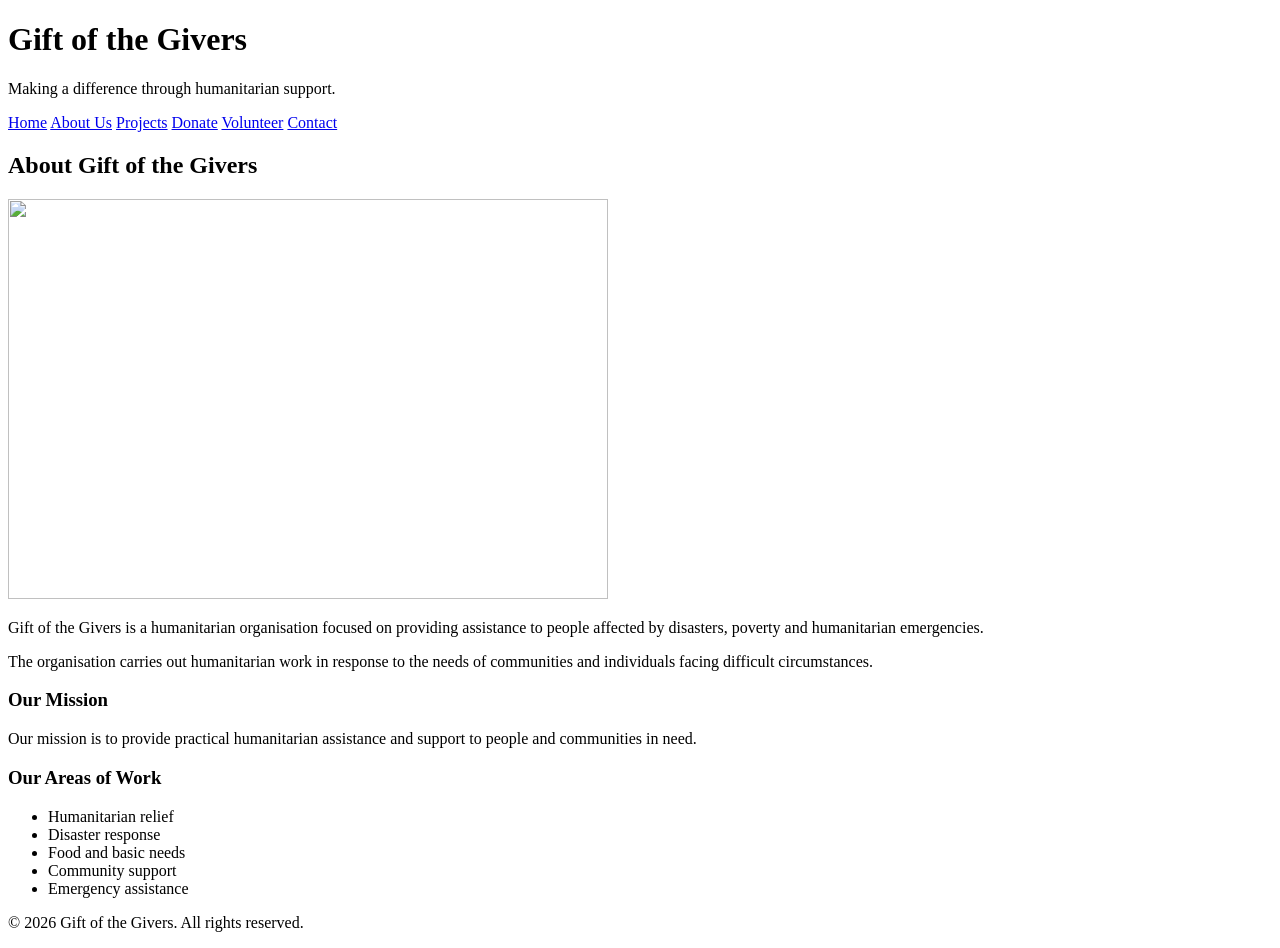
==== about.html @ 294e23c3 "Add files via upload" ====
<!DOCTYPE html>
<html lang="en">
<head>
    <meta charset="UTF-8">
    <meta name="viewport" content="width=device-width, initial-scale=1.0">
    <title>Gift of the Givers | About Us</title>
</head>

<body>
    <!-- Header Section -->
    <header>
        <h1>Gift of the Givers</h1>
        <p>Making a difference through humanitarian support.</p>
    </header>
   <!-- Navigation Section -->
   <nav>
    <a href="./index.html">Home</a>
    <a href="./about.html">About Us</a>
    <a href="./projects.html">Projects</a>
    <a href="./donate.html">Donate</a>
    <a href="./volunteer.html">Volunteer</a>
    <a href="./contact.html">Contact</a>
</nav> 
    </nav>
    <!-- Main Content Section -->   
    <main>
    <h2>About Gift of the Givers</h2>
    <img src="../Media/about.jpg"Gift of the Givers About Image" width="600" height="400">

    <p>
        Gift of the Givers is a humanitarian organisation focused on
        providing assistance to people affected by disasters,
        poverty and humanitarian emergencies.
    </p>

    <p>
        The organisation carries out humanitarian work in response to
        the needs of communities and individuals facing difficult
        circumstances.
    </p>

    <h3>Our Mission</h3>

    <p>
        Our mission is to provide practical humanitarian assistance
        and support to people and communities in need.
    </p>

    <h3>Our Areas of Work</h3>

    <ul>
        <li>Humanitarian relief</li>
        <li>Disaster response</li>
        <li>Food and basic needs</li>
        <li>Community support</li>
        <li>Emergency assistance</li>
    </ul>
</main> 
    <!-- Footer Section -->
    <footer>
        <p>&copy; 2026 Gift of the Givers. All rights reserved.</p>
    </footer>

</body>
</html>
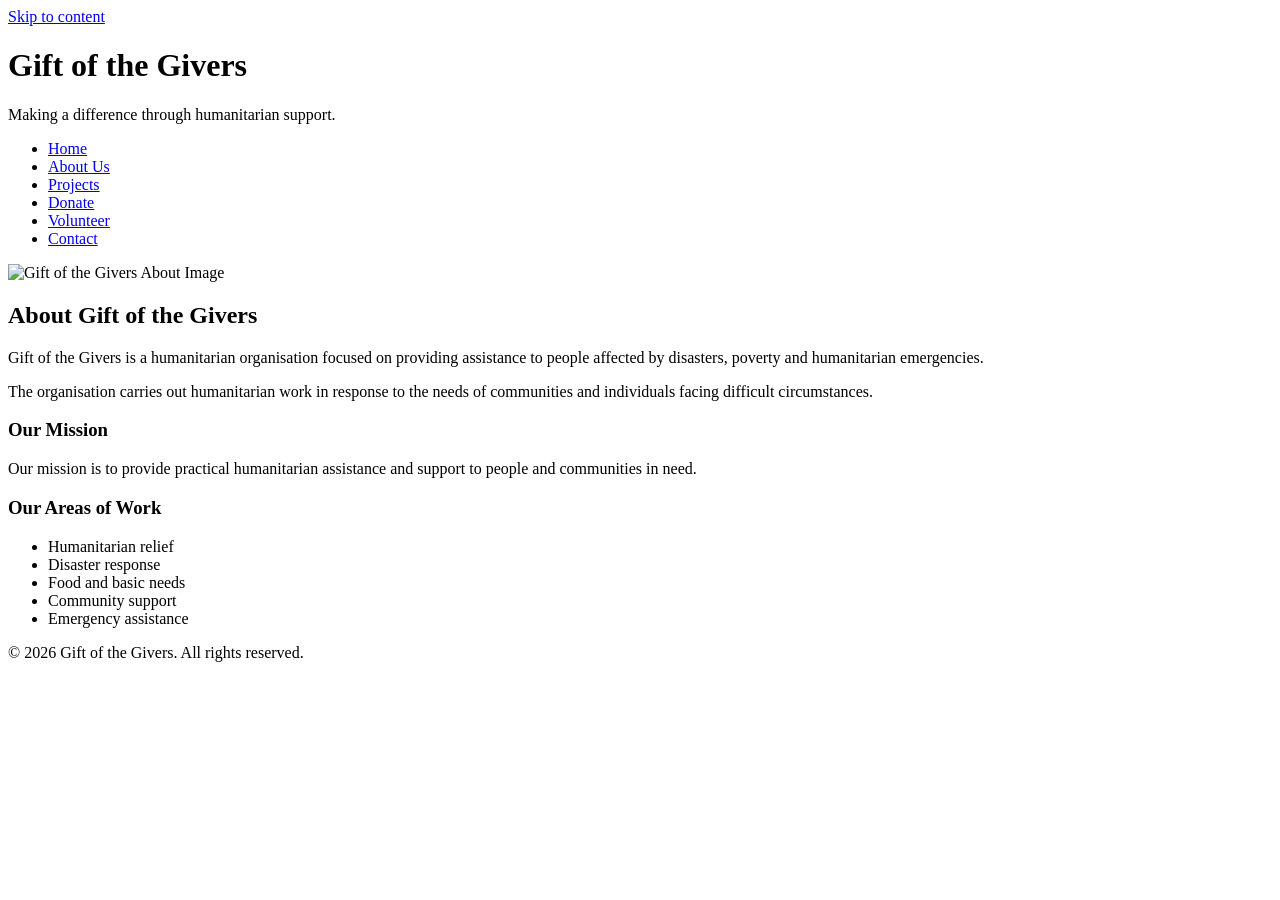
==== commit b35421ba: "Add files via upload" ====
--- a/about.html
+++ b/about.html
@@ -4,60 +4,85 @@
     <meta charset="UTF-8">
     <meta name="viewport" content="width=device-width, initial-scale=1.0">
     <title>Gift of the Givers | About Us</title>
+
+    <link rel="preconnect" href="https://fonts.googleapis.com">
+    <link rel="preconnect" href="https://fonts.gstatic.com" crossorigin>
+    <link href="https://fonts.googleapis.com/css2?family=Poppins:wght@400;600;700&display=swap" rel="stylesheet">
+
+    <link rel="stylesheet" href="../CSS/style.css">
 </head>
 
 <body>
+
+    <a href="#main-content" class="skip-link">Skip to content</a>
+
     <!-- Header Section -->
-    <header>
+    <header class="site-header">
         <h1>Gift of the Givers</h1>
         <p>Making a difference through humanitarian support.</p>
     </header>
-   <!-- Navigation Section -->
-   <nav>
-    <a href="./index.html">Home</a>
-    <a href="./about.html">About Us</a>
-    <a href="./projects.html">Projects</a>
-    <a href="./donate.html">Donate</a>
-    <a href="./volunteer.html">Volunteer</a>
-    <a href="./contact.html">Contact</a>
-</nav> 
+
+
+    <nav class="main-nav">
+        <ul class="nav-list">
+            <li><a href="./index.html" class="nav-link">Home</a></li>
+            <li><a href="./about.html" class="nav-link active">About Us</a></li>
+            <li><a href="./projects.html" class="nav-link">Projects</a></li>
+            <li><a href="./donate.html" class="nav-link btn-donate">Donate</a></li>
+            <li><a href="./volunteer.html" class="nav-link">Volunteer</a></li>
+            <li><a href="./contact.html" class="nav-link">Contact</a></li>
+        </ul>
     </nav>
-    <!-- Main Content Section -->   
-    <main>
-    <h2>About Gift of the Givers</h2>
-    <img src="../Media/about.jpg"Gift of the Givers About Image" width="600" height="400">
 
-    <p>
-        Gift of the Givers is a humanitarian organisation focused on
-        providing assistance to people affected by disasters,
-        poverty and humanitarian emergencies.
-    </p>
 
-    <p>
-        The organisation carries out humanitarian work in response to
-        the needs of communities and individuals facing difficult
-        circumstances.
-    </p>
+    <main id="main-content">
 
-    <h3>Our Mission</h3>
+        <section class="content-block">
+            <div class="content-block__image">
+                <img src="../Media/about.jpg" alt="Gift of the Givers About Image" width="600" height="400">
+            </div>
+            <div class="content-block__text">
+                <h2>About Gift of the Givers</h2>
+                <p>
+                    Gift of the Givers is a humanitarian organisation focused on
+                    providing assistance to people affected by disasters,
+                    poverty and humanitarian emergencies.
+                </p>
+                <p>
+                    The organisation carries out humanitarian work in response to
+                    the needs of communities and individuals facing difficult
+                    circumstances.
+                </p>
+            </div>
+        </section>
 
-    <p>
-        Our mission is to provide practical humanitarian assistance
-        and support to people and communities in need.
-    </p>
+        <section class="content-block reverse">
+            <div class="content-block__text" style="flex-basis: 100%;">
+                <h3>Our Mission</h3>
+                <p>
+                    Our mission is to provide practical humanitarian assistance
+                    and support to people and communities in need.
+                </p>
+            </div>
+        </section>
 
-    <h3>Our Areas of Work</h3>
+        <section class="content-block">
+            <div class="content-block__text" style="flex-basis: 100%;">
+                <h3>Our Areas of Work</h3>
+                <ul class="info-list">
+                    <li>Humanitarian relief</li>
+                    <li>Disaster response</li>
+                    <li>Food and basic needs</li>
+                    <li>Community support</li>
+                    <li>Emergency assistance</li>
+                </ul>
+            </div>
+        </section>
 
-    <ul>
-        <li>Humanitarian relief</li>
-        <li>Disaster response</li>
-        <li>Food and basic needs</li>
-        <li>Community support</li>
-        <li>Emergency assistance</li>
-    </ul>
-</main> 
-    <!-- Footer Section -->
-    <footer>
+    </main>
+
+    
+    <footer class="site-footer">
         <p>&copy; 2026 Gift of the Givers. All rights reserved.</p>
     </footer>
 
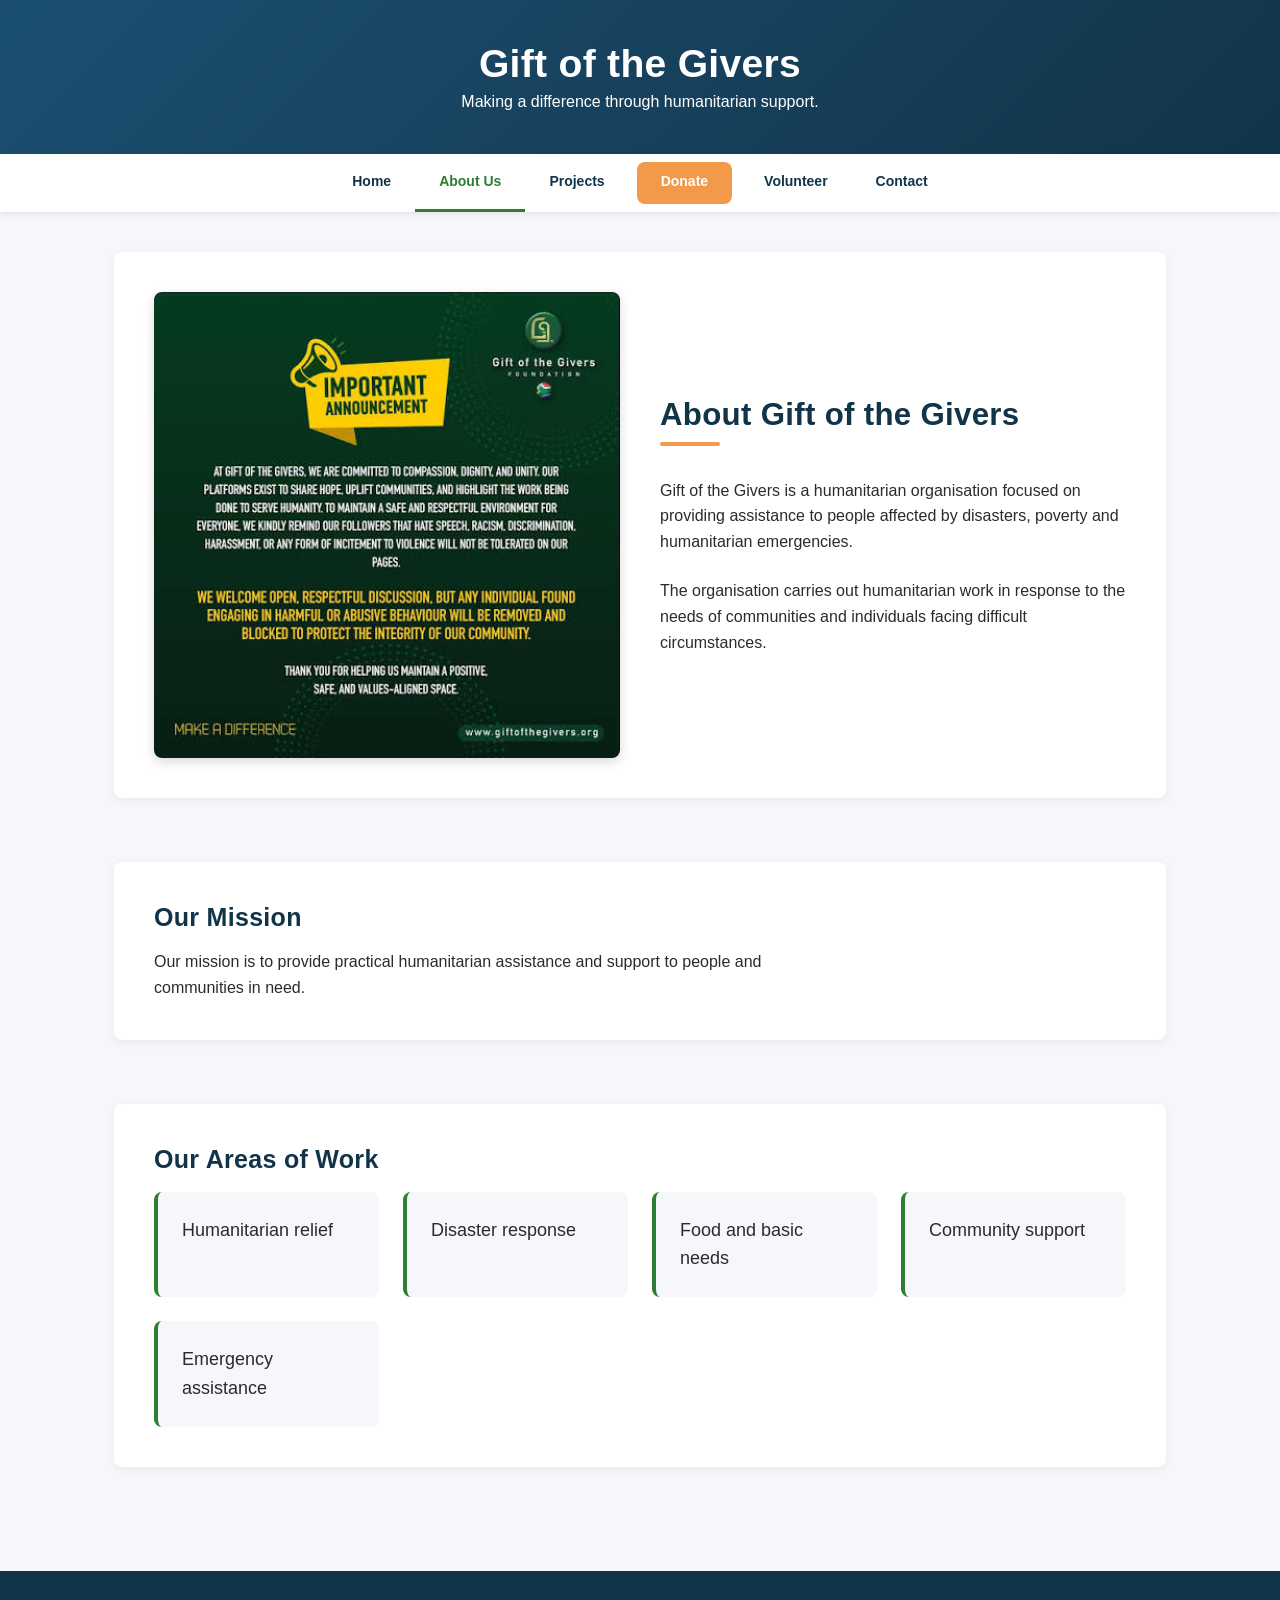
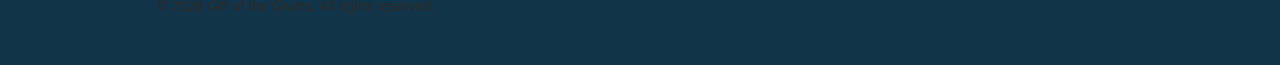
==== commit 79b9bfd1: "Fix image and stylesheet paths in about.html Updated image source paths and stylesheet link in about" ====
--- a/about.html
+++ b/about.html
@@ -9,7 +9,7 @@
     <link rel="preconnect" href="https://fonts.gstatic.com" crossorigin>
     <link href="https://fonts.googleapis.com/css2?family=Poppins:wght@400;600;700&display=swap" rel="stylesheet">
 
-    <link rel="stylesheet" href="../CSS/style.css">
+    <link rel="stylesheet" href="style.css">
 </head>
 
 <body>
@@ -39,7 +39,7 @@
 
         <section class="content-block">
             <div class="content-block__image">
-                <img src="../Media/about.jpg" alt="Gift of the Givers About Image" width="600" height="400">
+                <img src="about.jpg" alt="Gift of the Givers About Image" width="600" height="400">
             </div>
             <div class="content-block__text">
                 <h2>About Gift of the Givers</h2>
--- a/style.css
+++ b/style.css
@@ -0,0 +1,357 @@
+
+* {
+    margin: 0;
+    padding: 0;
+    box-sizing: border-box;
+}
+
+html {
+    scroll-behavior: smooth;
+}
+
+img {
+    max-width: 100%;
+    height: auto;
+    display: block;
+}
+
+ul {
+    list-style: none;
+}
+
+a {
+    text-decoration: none;
+    color: inherit;
+}
+
+:root {
+    --color-primary: #1B4F72;     
+    --color-primary-dark: #123449;
+    --color-secondary: #2E7D32; 
+    --color-accent: #F2994A;     
+    --color-accent-dark: #d97f34;
+    --color-white: #FFFFFF;
+    --color-bg-light: #F5F7FA;
+    --color-text: #2B2B2B;
+    --color-text-light: #5a6570;
+
+
+    --font-heading: 'Poppins', 'Segoe UI', sans-serif;
+    --font-body: Arial, Helvetica, sans-serif;
+
+
+    --fs-base: 1rem;      
+    --fs-sm: 0.875rem;    
+    --fs-md: 1.125rem;   
+    --fs-lg: 1.563rem;    
+    --fs-xl: 1.953rem;    
+    --fs-xxl: 2.441rem;   
+
+
+    --space-xs: 0.5rem;
+    --space-sm: 1rem;
+    --space-md: 1.5rem;
+    --space-lg: 2.5rem;
+    --space-xl: 4rem;
+
+    
+    --max-width: 1100px;
+    --radius: 8px;
+    --transition: 0.2s ease-in-out;
+}
+
+
+body {
+    font-family: var(--font-body);
+    font-size: var(--fs-base);
+    line-height: 1.6;
+    color: var(--color-text);
+    background-color: var(--color-bg-light);
+}
+
+h1, h2, h3, h4 {
+    font-family: var(--font-heading);
+    font-weight: 700;
+    line-height: 1.25;
+    color: var(--color-primary-dark);
+    letter-spacing: 0.3px;
+}
+
+h1 {
+    font-size: var(--fs-xxl);
+    color: var(--color-white);
+}
+
+h2 {
+    font-size: var(--fs-xl);
+    margin-bottom: var(--space-md);
+    position: relative;
+    padding-bottom: var(--space-xs);
+}
+
+
+h2::after {
+    content: "";
+    display: block;
+    width: 60px;
+    height: 4px;
+    margin-top: var(--space-xs);
+    background-color: var(--color-accent);
+    border-radius: 2px;
+}
+
+h3 {
+    font-size: var(--fs-lg);
+    color: var(--color-secondary);
+    margin-bottom: var(--space-sm);
+}
+
+p {
+    margin-bottom: var(--space-md);
+    max-width: 70ch;
+    color: var(--color-text);
+}
+
+.site-header p {
+    color: var(--color-white);
+    max-width: none;
+    margin-bottom: 0;
+}
+
+
+.skip-link {
+    position: absolute;
+    left: -999px;
+    top: auto;
+    background: var(--color-accent);
+    color: var(--color-white);
+    padding: var(--space-xs) var(--space-sm);
+    z-index: 100;
+}
+
+.skip-link:focus {
+    left: var(--space-sm);
+    top: var(--space-sm);
+}
+
+.site-header {
+    background: linear-gradient(135deg, var(--color-primary), var(--color-primary-dark));
+    color: var(--color-white);
+    padding: var(--space-lg) var(--space-md);
+    text-align: center;
+}
+
+.main-nav {
+    background-color: var(--color-white);
+    box-shadow: 0 2px 6px rgba(0, 0, 0, 0.08);
+    position: sticky;
+    top: 0;
+    z-index: 10;
+}
+
+.nav-list {
+    display: flex;
+    flex-wrap: wrap;
+    justify-content: center;
+    max-width: var(--max-width);
+    margin: 0 auto;
+}
+
+.nav-list li {
+    display: flex;
+}
+
+.nav-link {
+    display: block;
+    padding: var(--space-sm) var(--space-md);
+    font-family: var(--font-heading);
+    font-weight: 600;
+    font-size: var(--fs-sm);
+    color: var(--color-primary-dark);
+    border-bottom: 3px solid transparent;
+    transition: color var(--transition), border-color var(--transition), background-color var(--transition);
+}
+
+/* Pseudo-classes: hover, focus, active state on nav links */
+.nav-link:hover,
+.nav-link:focus {
+    color: var(--color-accent);
+    border-bottom-color: var(--color-accent);
+    background-color: var(--color-bg-light);
+}
+
+.nav-link.active {
+    color: var(--color-secondary);
+    border-bottom-color: var(--color-secondary);
+}
+
+/* The Donate link is styled as a stand-out call-to-action button */
+.nav-link.btn-donate {
+    background-color: var(--color-accent);
+    color: var(--color-white);
+    border-radius: var(--radius);
+    margin: var(--space-xs);
+    padding: var(--space-xs) var(--space-md);
+}
+
+.nav-link.btn-donate:hover,
+.nav-link.btn-donate:focus {
+    background-color: var(--color-accent-dark);
+    color: var(--color-white);
+    border-bottom-color: transparent;
+}
+
+.nav-link.btn-donate:active {
+    transform: scale(0.97);
+}
+
+main {
+    max-width: var(--max-width);
+    margin: 0 auto;
+    padding: var(--space-lg) var(--space-md);
+    display: flex;
+    flex-direction: column;
+    gap: var(--space-xl);
+}
+
+.content-block {
+    display: flex;
+    flex-wrap: wrap;
+    align-items: center;
+    gap: var(--space-lg);
+    background-color: var(--color-white);
+    border-radius: var(--radius);
+    padding: var(--space-lg);
+    box-shadow: 0 2px 10px rgba(0, 0, 0, 0.06);
+}
+
+.content-block__text {
+    flex: 1 1 300px;
+}
+
+.content-block__image {
+    flex: 1 1 300px;
+}
+
+.content-block__image img {
+    border-radius: var(--radius);
+    box-shadow: 0 4px 12px rgba(0, 0, 0, 0.15);
+}
+
+.content-block.reverse {
+    flex-direction: row-reverse;
+}
+
+/* Feature / project lists laid out as a responsive CSS Grid of cards */
+.info-list {
+    display: grid;
+    grid-template-columns: repeat(auto-fit, minmax(220px, 1fr));
+    gap: var(--space-md);
+}
+
+.info-list li {
+    background-color: var(--color-bg-light);
+    border-left: 4px solid var(--color-secondary);
+    border-radius: var(--radius);
+    padding: var(--space-md);
+    font-size: var(--fs-md);
+    transition: transform var(--transition), box-shadow var(--transition);
+}
+
+.info-list li:hover,
+.info-list li:focus-within {
+    transform: translateY(-4px);
+    box-shadow: 0 6px 14px rgba(0, 0, 0, 0.1);
+}
+
+
+/* --------------------------------------------------------------------------
+   6. VISUAL STYLES
+   -------------------------------------------------------------------------- */
+.content-block h2,
+.content-block h3 {
+    color: var(--color-primary-dark);
+}
+
+.content-block__text > p:last-child {
+    margin-bottom: 0;
+}
+
+.btn {
+    display: inline-block;
+    background-color: var(--color-accent);
+    color: var(--color-white);
+    font-family: var(--font-heading);
+    font-weight: 600;
+    padding: var(--space-sm) var(--space-lg);
+    border-radius: var(--radius);
+    transition: background-color var(--transition), transform var(--transition);
+}
+
+.btn:hover,
+.btn:focus {
+    background-color: var(--color-accent-dark);
+}
+
+.btn:active {
+    transform: scale(0.97);
+}
+
+.site-footer {
+    background-color: var(--color-primary-dark);
+    color: var(--color-white);
+    text-align: center;
+    padding: var(--space-md);
+    font-size: var(--fs-sm);
+    margin-top: var(--space-xl);
+}
+
+@media (max-width: 1024px) {
+    :root {
+        --fs-xxl: 2.2rem;
+        --fs-xl: 1.75rem;
+    }
+
+    main {
+        padding: var(--space-md);
+        gap: var(--space-lg);
+    }
+
+    .content-block {
+        padding: var(--space-md);
+    }
+}
+
+@media (max-width: 600px) {
+    :root {
+        --fs-xxl: 1.75rem;
+        --fs-xl: 1.5rem;
+        --fs-lg: 1.25rem;
+    }
+
+    .site-header {
+        padding: var(--space-md) var(--space-sm);
+    }
+
+    .nav-list {
+        flex-direction: column;
+    }
+
+    .nav-link {
+        text-align: center;
+        border-bottom: 1px solid var(--color-bg-light);
+    }
+
+    .nav-link.btn-donate {
+        margin: var(--space-xs) var(--space-sm);
+    }
+
+    .content-block,
+    .content-block.reverse {
+        flex-direction: column;
+    }
+
+    main {
+        padding: var(--space-sm);
+    }
+} 
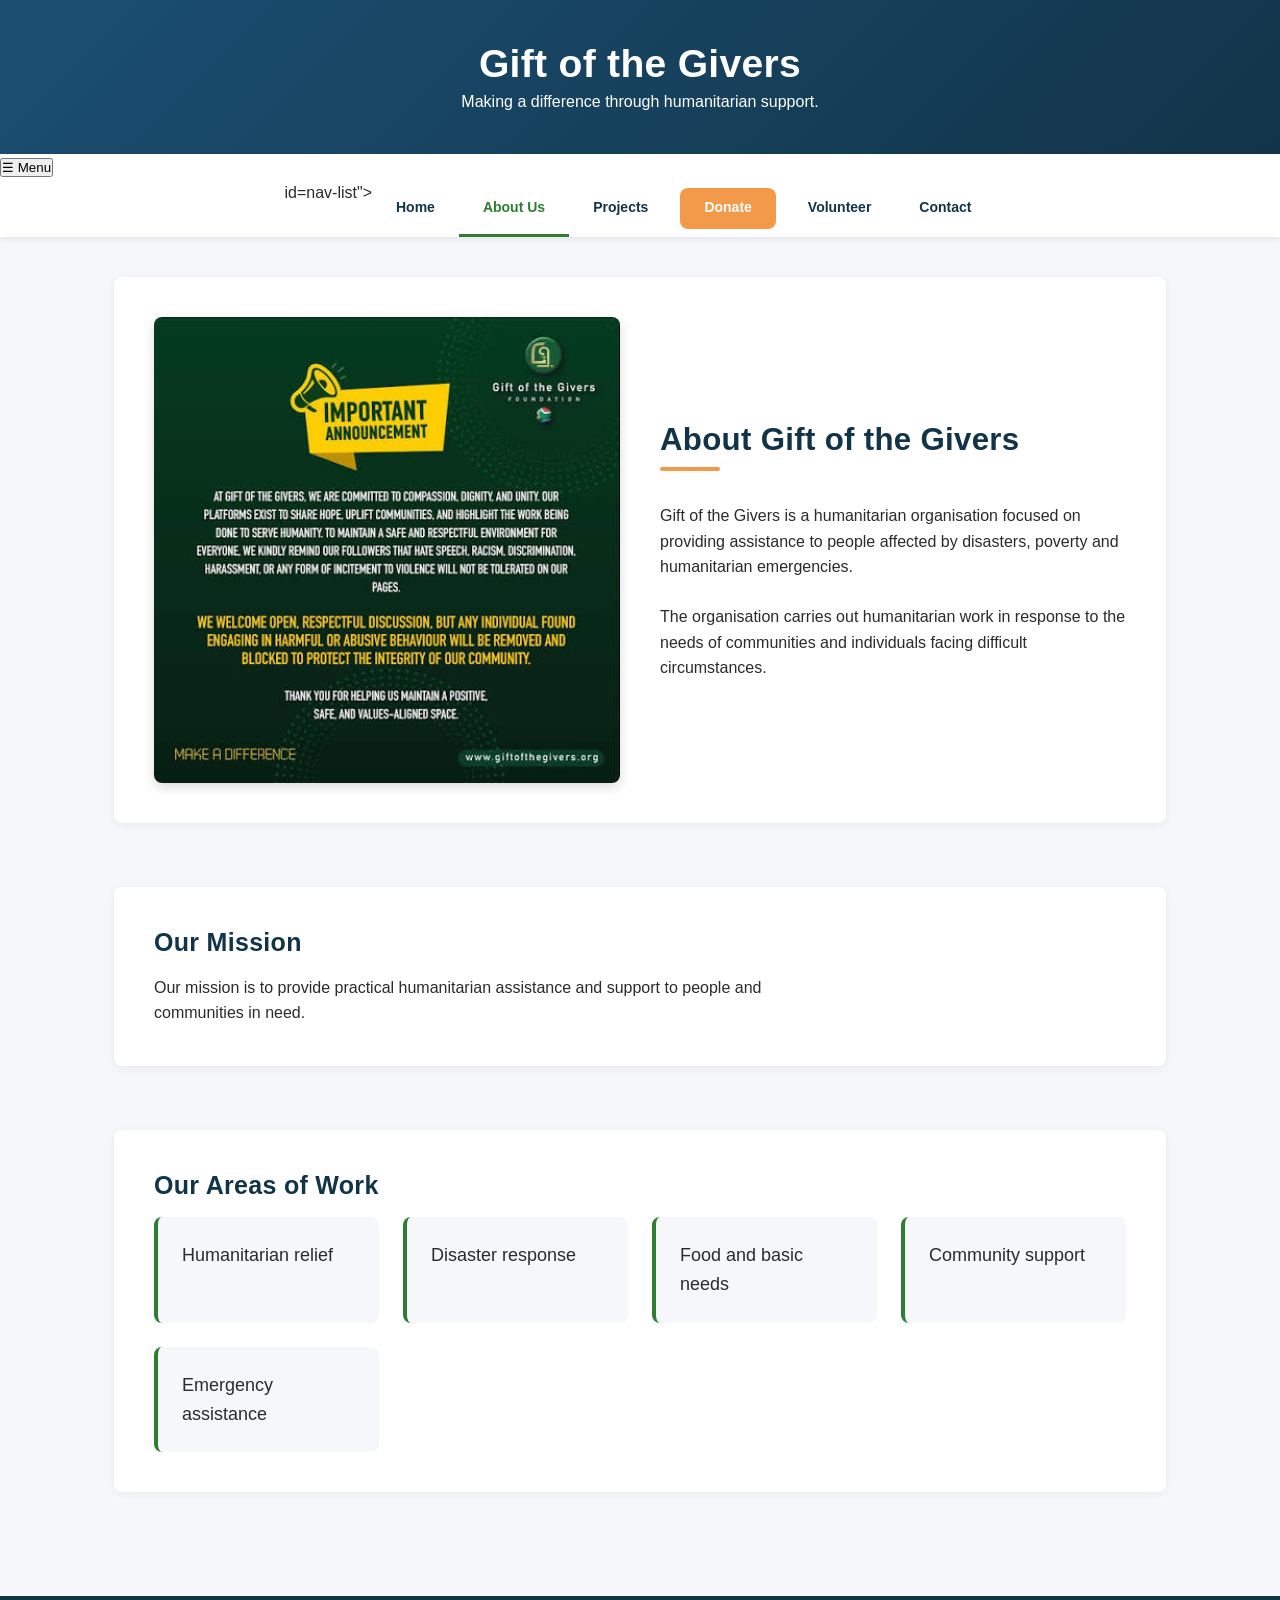
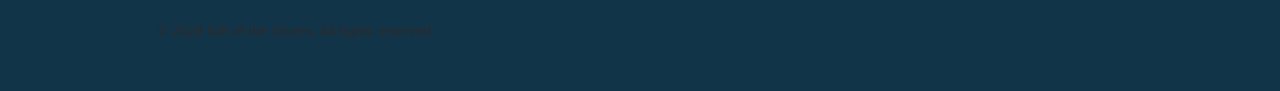
==== commit 8b3d64ac: "Enhance navigation with mobile menu toggle Added a menu toggle button for mobile navigation and incl" ====
--- a/about.html
+++ b/about.html
@@ -24,7 +24,9 @@
 
 
     <nav class="main-nav">
-        <ul class="nav-list">
+         <button class="menu-toggle" onclick="toggleMenu()">☰ Menu</button>
+
+        <ul class="nav-list"> id=nav-list">
             <li><a href="./index.html" class="nav-link">Home</a></li>
             <li><a href="./about.html" class="nav-link active">About Us</a></li>
             <li><a href="./projects.html" class="nav-link">Projects</a></li>
@@ -85,6 +87,8 @@
     <footer class="site-footer">
         <p>&copy; 2026 Gift of the Givers. All rights reserved.</p>
     </footer>
+     <script src="script.js"></script>
+
 
 </body>
 </html> 
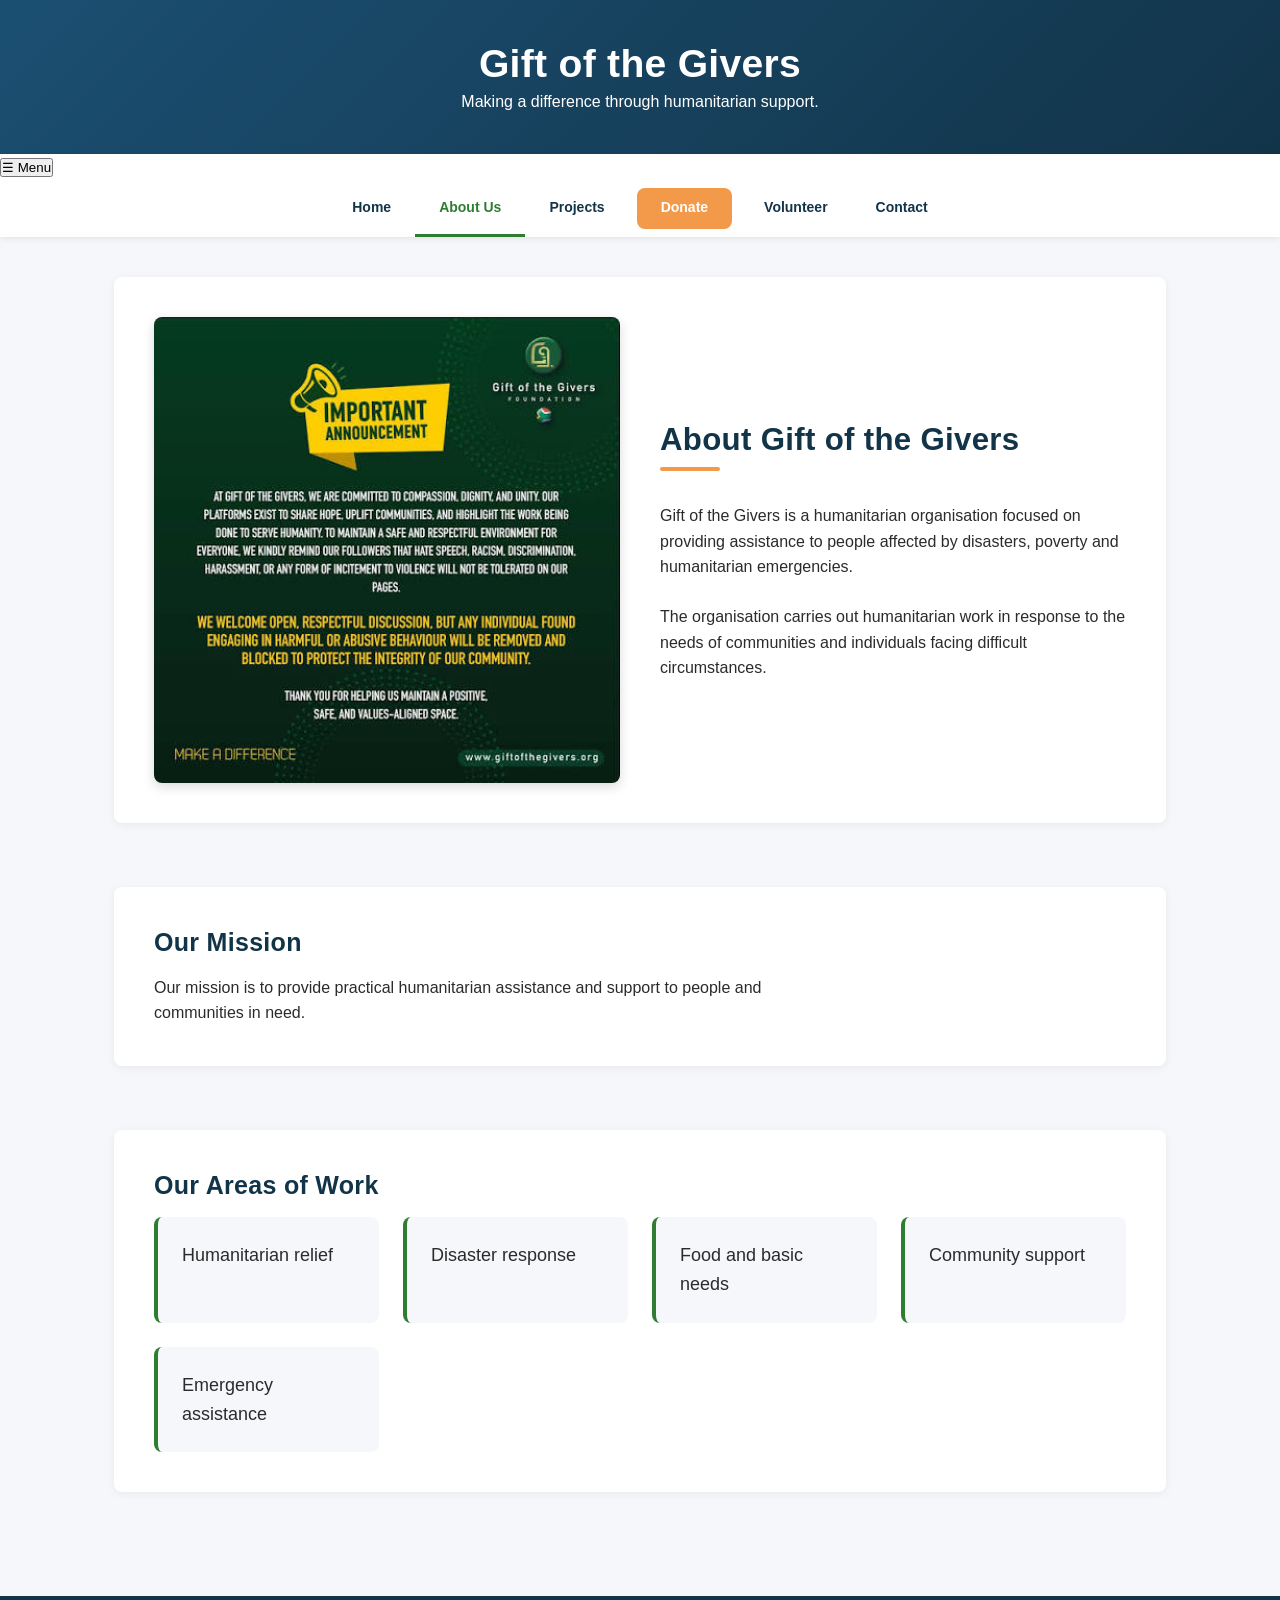
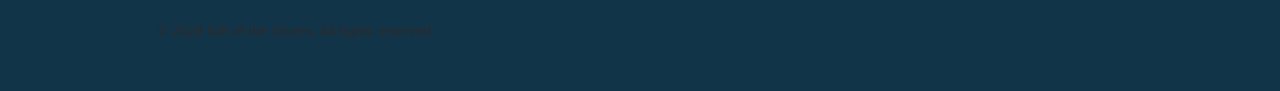
==== commit d1052a19: "Fix HTML formatting and structure" ====
--- a/about.html
+++ b/about.html
@@ -26,7 +26,7 @@
     <nav class="main-nav">
          <button class="menu-toggle" onclick="toggleMenu()">☰ Menu</button>
 
-        <ul class="nav-list"> id=nav-list">
+        <ul class="nav-list" id=nav-list">
             <li><a href="./index.html" class="nav-link">Home</a></li>
             <li><a href="./about.html" class="nav-link active">About Us</a></li>
             <li><a href="./projects.html" class="nav-link">Projects</a></li>
--- a/style.css
+++ b/style.css
@@ -350,7 +350,67 @@
     .content-block.reverse {
         flex-direction: column;
     }
-
+/* --- Mobile Menu Toggle (Hamburger) --- */
+.menu-toggle {
+    display: none; /* Hidden on desktop */
+    background: none;
+    border: none;
+    font-size: 1.2rem;
+    font-family: var(--font-heading);
+    font-weight: 600;
+    color: var(--color-primary-dark);
+    cursor: pointer;
+    padding: 15px;
+    width: 100%;
+    text-align: right;
+}
+
+@media (max-width: 600px) {
+    .menu-toggle {
+        display: block; /* Show on mobile */
+    }
+    .nav-list {
+        display: none; /* Hide menu by default on mobile */
+        flex-direction: column;
+        width: 100%;
+    }
+    .nav-list.active {
+        display: flex; /* Show menu when button is clicked */
+    }
+} 
+/* --- Accordion Styles --- */
+.accordion {
+    background-color: var(--color-bg-light);
+    color: var(--color-text);
+    cursor: pointer;
+    padding: 18px;
+    width: 100%;
+    border: none;
+    text-align: left;
+    outline: none;
+    font-size: var(--fs-md);
+    transition: 0.4s;
+    border-bottom: 1px solid #ccc;
+    font-family: var(--font-heading);
+    font-weight: 600;
+}
+
+.accordion:hover, .accordion.active {
+    background-color: #e2e8f0;
+}
+
+.panel {
+    padding: 0 18px;
+    display: none;
+    background-color: white;
+    overflow: hidden;
+    border-bottom: 1px solid #ccc;
+}
+
+.panel p {
+    margin-top: 15px;
+} 
+    
     main {
         padding: var(--space-sm);
     }
